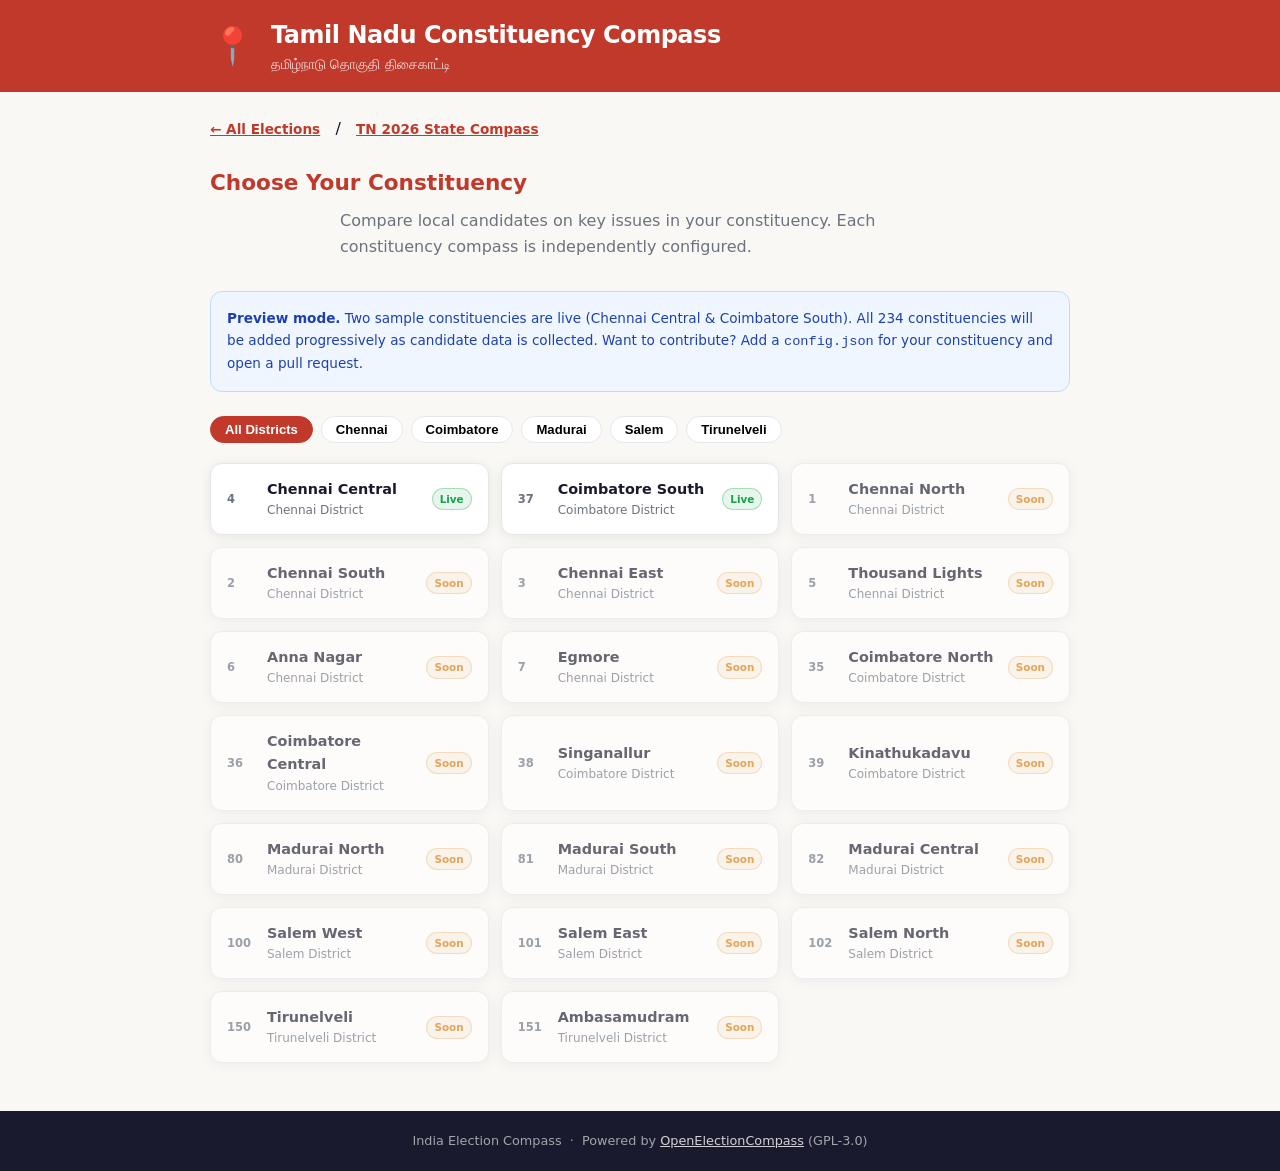
==== elections/tn/constituencies/index.html @ feb2db68 "Initial commit: India Election Compass static site" ====
<!DOCTYPE html>
<html lang="en">
<head>
  <meta charset="UTF-8" />
  <meta name="viewport" content="width=device-width, initial-scale=1.0" />
  <title>TN Constituency Compasses | India Election Compass</title>
  <link rel="icon" type="image/svg+xml" href="../../../assets/favicon.svg" />
  <link rel="stylesheet" href="../../../assets/hub.css" />
  <style>
    .filter-bar { display:flex; gap:.5rem; flex-wrap:wrap; margin-bottom:1.25rem; }
    .filter-btn {
      padding:5px 14px; border:1px solid var(--border); border-radius:999px;
      background:var(--surface); font-size:.82rem; font-weight:600; cursor:pointer;
      transition:background .15s, border-color .15s;
    }
    .filter-btn:hover { border-color:var(--primary); }
    .filter-btn.active { background:var(--primary); color:#fff; border-color:var(--primary); }
    .const-grid {
      display:grid; grid-template-columns:repeat(auto-fill,minmax(250px,1fr)); gap:.75rem;
    }
    .const-card {
      display:flex; align-items:center; gap:.75rem;
      background:var(--surface); border:1px solid var(--border); border-radius:var(--radius);
      padding:.875rem 1rem; text-decoration:none; color:var(--text);
      box-shadow:var(--shadow); transition:transform .15s,box-shadow .15s;
    }
    .const-card--live:hover { transform:translateY(-2px); box-shadow:var(--shadow-lg); border-color:var(--live); }
    .const-card--soon { opacity:.65; cursor:default; }
    .const-num { font-size:.72rem; font-weight:700; color:var(--muted); min-width:28px; }
    .const-info .const-name { font-weight:700; font-size:.9rem; }
    .const-info .const-district { font-size:.75rem; color:var(--muted); }
    .const-badge-live { font-size:.65rem; font-weight:700; color:var(--live); background:rgba(22,163,74,.1); padding:2px 7px; border-radius:999px; border:1px solid rgba(22,163,74,.3); }
    .const-badge-soon { font-size:.65rem; font-weight:700; color:var(--soon); background:rgba(217,119,6,.1); padding:2px 7px; border-radius:999px; border:1px solid rgba(217,119,6,.3); }
    .note-box { background:#eff6ff; border:1px solid #bfdbfe; border-radius:var(--radius); padding:1rem; font-size:.85rem; color:#1e40af; margin-bottom:1.5rem; }
  </style>
</head>
<body>

  <header class="site-header">
    <div class="container">
      <div class="site-logo">📍</div>
      <div>
        <h1 class="site-title">Tamil Nadu Constituency Compass</h1>
        <p class="site-tagline">தமிழ்நாடு தொகுதி திசைகாட்டி</p>
      </div>
    </div>
  </header>

  <main class="container">

    <section style="padding:1.5rem 0 .5rem">
      <a href="../../../index.html" style="font-size:.85rem; font-weight:600;">← All Elections</a>
      &nbsp; / &nbsp;
      <a href="../../../compass.html?config=elections/tn/2026-state/config.json"
         style="font-size:.85rem; font-weight:600;">TN 2026 State Compass</a>
    </section>

    <section class="hero" style="text-align:left; padding:1rem 0 1.5rem">
      <h2 style="font-size:1.35rem">Choose Your Constituency</h2>
      <p>Compare local candidates on key issues in your constituency. Each constituency compass is independently configured.</p>
    </section>

    <div class="note-box">
      <strong>Preview mode.</strong> Two sample constituencies are live (Chennai Central &amp; Coimbatore South).
      All 234 constituencies will be added progressively as candidate data is collected.
      Want to contribute? Add a <code>config.json</code> for your constituency and open a pull request.
    </div>

    <!-- Filter bar (JS powered) -->
    <div class="filter-bar" id="filter-bar">
      <button class="filter-btn active" data-district="all">All Districts</button>
      <button class="filter-btn" data-district="chennai">Chennai</button>
      <button class="filter-btn" data-district="coimbatore">Coimbatore</button>
      <button class="filter-btn" data-district="madurai">Madurai</button>
      <button class="filter-btn" data-district="salem">Salem</button>
      <button class="filter-btn" data-district="tirunelveli">Tirunelveli</button>
    </div>

    <div class="const-grid" id="const-grid">

      <!-- Live sample: Chennai Central -->
      <a class="const-card const-card--live"
         data-district="chennai"
         href="../../../compass.html?config=elections/tn/constituencies/chennai-central/config.json">
        <span class="const-num">4</span>
        <div class="const-info">
          <div class="const-name">Chennai Central</div>
          <div class="const-district">Chennai District</div>
        </div>
        <span class="const-badge-live" style="margin-left:auto">Live</span>
      </a>

      <!-- Live sample: Coimbatore South -->
      <a class="const-card const-card--live"
         data-district="coimbatore"
         href="../../../compass.html?config=elections/tn/constituencies/coimbatore-south/config.json">
        <span class="const-num">37</span>
        <div class="const-info">
          <div class="const-name">Coimbatore South</div>
          <div class="const-district">Coimbatore District</div>
        </div>
        <span class="const-badge-live" style="margin-left:auto">Live</span>
      </a>

      <!-- Remaining 232 as Coming Soon placeholders (representative sample) -->
      <script>
        var comingSoon = [
          [1,"Chennai North","chennai"],[2,"Chennai South","chennai"],[3,"Chennai East","chennai"],
          [5,"Thousand Lights","chennai"],[6,"Anna Nagar","chennai"],[7,"Egmore","chennai"],
          [35,"Coimbatore North","coimbatore"],[36,"Coimbatore Central","coimbatore"],
          [38,"Singanallur","coimbatore"],[39,"Kinathukadavu","coimbatore"],
          [80,"Madurai North","madurai"],[81,"Madurai South","madurai"],[82,"Madurai Central","madurai"],
          [100,"Salem West","salem"],[101,"Salem East","salem"],[102,"Salem North","salem"],
          [150,"Tirunelveli","tirunelveli"],[151,"Ambasamudram","tirunelveli"]
        ];
        var grid = document.getElementById('const-grid');
        comingSoon.forEach(function(c) {
          var el = document.createElement('div');
          el.className = 'const-card const-card--soon';
          el.setAttribute('data-district', c[2]);
          el.innerHTML =
            '<span class="const-num">' + c[0] + '</span>' +
            '<div class="const-info"><div class="const-name">' + c[1] + '</div>' +
            '<div class="const-district">' + c[2].charAt(0).toUpperCase()+c[2].slice(1) + ' District</div></div>' +
            '<span class="const-badge-soon" style="margin-left:auto">Soon</span>';
          grid.appendChild(el);
        });
      </script>
    </div>

  </main>

  <footer class="site-footer">
    <div class="container">
      <p>India Election Compass &nbsp;·&nbsp; Powered by <a href="https://open-election-compass.com" target="_blank" rel="noopener">OpenElectionCompass</a> (GPL-3.0)</p>
    </div>
  </footer>

  <script>
    // District filter
    document.getElementById('filter-bar').addEventListener('click', function(e) {
      var btn = e.target.closest('.filter-btn');
      if (!btn) return;
      document.querySelectorAll('.filter-btn').forEach(function(b){ b.classList.remove('active'); });
      btn.classList.add('active');
      var district = btn.getAttribute('data-district');
      document.querySelectorAll('#const-grid [data-district]').forEach(function(card) {
        card.style.display = (district === 'all' || card.getAttribute('data-district') === district) ? '' : 'none';
      });
    });
  </script>

</body>
</html>
---- assets/hub.css ----
/* ─── Reset ─────────────────────────────────────────────────── */
*, *::before, *::after { box-sizing: border-box; margin: 0; padding: 0; }

:root {
  --primary:     #c0392b;
  --primary-dk:  #96281b;
  --accent:      #e67e22;
  --bg:          #faf8f4;
  --surface:     #ffffff;
  --border:      #e5e7eb;
  --text:        #1a1a2e;
  --muted:       #6b7280;
  --live:        #16a34a;
  --soon:        #d97706;
  --radius:      12px;
  --shadow:      0 2px 12px rgba(0,0,0,.08);
  --shadow-lg:   0 6px 30px rgba(0,0,0,.13);
}

body {
  font-family: 'Segoe UI', 'Noto Sans Tamil', system-ui, sans-serif;
  background: var(--bg);
  color: var(--text);
  line-height: 1.6;
}

a { color: var(--primary); }
a:hover { color: var(--primary-dk); }

.container {
  max-width: 900px;
  margin: 0 auto;
  padding: 0 1.25rem;
}

/* ─── Header ─────────────────────────────────────────────────── */
.site-header {
  background: var(--primary);
  color: #fff;
  padding: 1rem 0;
}

.site-header .container {
  display: flex;
  align-items: center;
  gap: 1rem;
}

.site-logo { font-size: 2.25rem; }

.site-title {
  font-size: 1.5rem;
  font-weight: 800;
  letter-spacing: -.02em;
  color: #fff;
}

.site-tagline {
  font-size: 0.85rem;
  opacity: .82;
  color: #fff;
}

/* ─── Hero ───────────────────────────────────────────────────── */
.hero {
  padding: 2.5rem 0 1.5rem;
  text-align: center;
}

.hero h2 {
  font-size: 2rem;
  font-weight: 800;
  color: var(--primary);
  margin-bottom: .5rem;
}

.hero p {
  color: var(--muted);
  max-width: 600px;
  margin: 0 auto .5rem;
}

.hero-ta {
  font-size: .875rem;
  color: var(--muted);
}

/* ─── State Sections ─────────────────────────────────────────── */
.state-section {
  margin: 2rem 0;
}

.state-heading {
  font-size: 1.1rem;
  font-weight: 700;
  color: var(--text);
  margin-bottom: 1rem;
  display: flex;
  align-items: center;
  gap: .5rem;
  border-bottom: 2px solid var(--border);
  padding-bottom: .5rem;
}

/* ─── Compass Cards ──────────────────────────────────────────── */
.compass-grid {
  display: grid;
  grid-template-columns: repeat(auto-fit, minmax(280px, 1fr));
  gap: 1rem;
}

.compass-card {
  display: flex;
  flex-direction: column;
  gap: .5rem;
  background: var(--surface);
  border: 2px solid var(--border);
  border-radius: var(--radius);
  padding: 1.5rem;
  text-decoration: none;
  color: var(--text);
  position: relative;
  box-shadow: var(--shadow);
  transition: transform .18s ease, box-shadow .18s ease, border-color .18s ease;
}

.compass-card--live {
  border-color: var(--live);
}

.compass-card--live:hover {
  transform: translateY(-3px);
  box-shadow: var(--shadow-lg);
  border-color: var(--primary);
}

.compass-card--soon {
  opacity: .75;
  cursor: default;
}

.compass-card--soon:hover {
  transform: none;
  box-shadow: var(--shadow);
}

.card-badge {
  position: absolute;
  top: 1rem;
  right: 1rem;
  font-size: .7rem;
  font-weight: 700;
  letter-spacing: .06em;
  text-transform: uppercase;
  padding: 3px 10px;
  border-radius: 999px;
}

.card-badge--live {
  background: rgba(22,163,74,.12);
  color: var(--live);
  border: 1px solid rgba(22,163,74,.3);
}

.card-badge--soon {
  background: rgba(217,119,6,.12);
  color: var(--soon);
  border: 1px solid rgba(217,119,6,.3);
}

.card-icon { font-size: 2rem; }

.card-title {
  font-size: 1.15rem;
  font-weight: 700;
  color: var(--text);
}

.card-title-ta {
  font-size: .82rem;
  color: var(--muted);
}

.card-desc {
  font-size: .85rem;
  color: var(--muted);
}

.card-parties {
  display: flex;
  flex-wrap: wrap;
  gap: 6px;
  margin: .25rem 0;
}

.party-tag {
  font-size: .75rem;
  font-weight: 700;
  background: rgba(0,0,0,.04);
  padding: 2px 8px;
  border-radius: 999px;
  border: 1px solid currentColor;
}

.card-cta {
  margin-top: auto;
  font-size: .875rem;
  font-weight: 700;
  color: var(--primary);
}

.soon-label { color: var(--soon); }

/* ─── Roadmap ────────────────────────────────────────────────── */
.roadmap-section { margin-top: 2.5rem; }

.roadmap-note {
  font-size: .875rem;
  color: var(--muted);
  margin-bottom: 1rem;
}

.roadmap-grid {
  display: grid;
  grid-template-columns: repeat(auto-fill, minmax(220px, 1fr));
  gap: .75rem;
}

.roadmap-card {
  display: flex;
  justify-content: space-between;
  align-items: center;
  background: var(--surface);
  border: 1px solid var(--border);
  border-radius: var(--radius);
  padding: .75rem 1rem;
  font-size: .85rem;
}

.roadmap-state { font-weight: 600; }

.roadmap-status {
  font-size: .72rem;
  font-weight: 700;
  color: var(--muted);
  background: var(--border);
  padding: 2px 8px;
  border-radius: 999px;
}

/* ─── How It Works ───────────────────────────────────────────── */
.how-section {
  margin: 2.5rem 0 2rem;
  padding: 1.5rem;
  background: var(--surface);
  border: 1px solid var(--border);
  border-radius: var(--radius);
}

.how-section h3 {
  font-size: 1rem;
  font-weight: 700;
  margin-bottom: 1rem;
  color: var(--primary);
}

.steps-grid {
  display: grid;
  grid-template-columns: repeat(auto-fit, minmax(180px, 1fr));
  gap: 1rem;
  margin-bottom: 1rem;
}

.step {
  display: flex;
  gap: .75rem;
  align-items: flex-start;
}

.step-num {
  width: 28px;
  height: 28px;
  min-width: 28px;
  background: var(--primary);
  color: #fff;
  border-radius: 50%;
  display: flex;
  align-items: center;
  justify-content: center;
  font-size: .8rem;
  font-weight: 800;
}

.step p { font-size: .875rem; color: var(--muted); }

.disclaimer {
  font-size: .75rem;
  color: var(--muted);
  font-style: italic;
  border-top: 1px solid var(--border);
  padding-top: .75rem;
}

/* ─── Footer ─────────────────────────────────────────────────── */
.site-footer {
  background: var(--text);
  color: rgba(255,255,255,.6);
  text-align: center;
  padding: 1.25rem 0;
  font-size: .8rem;
  margin-top: 3rem;
}

.site-footer a { color: rgba(255,255,255,.8); }

/* ─── Responsive ─────────────────────────────────────────────── */
@media (max-width: 480px) {
  .hero h2 { font-size: 1.5rem; }
  .compass-grid { grid-template-columns: 1fr; }
}
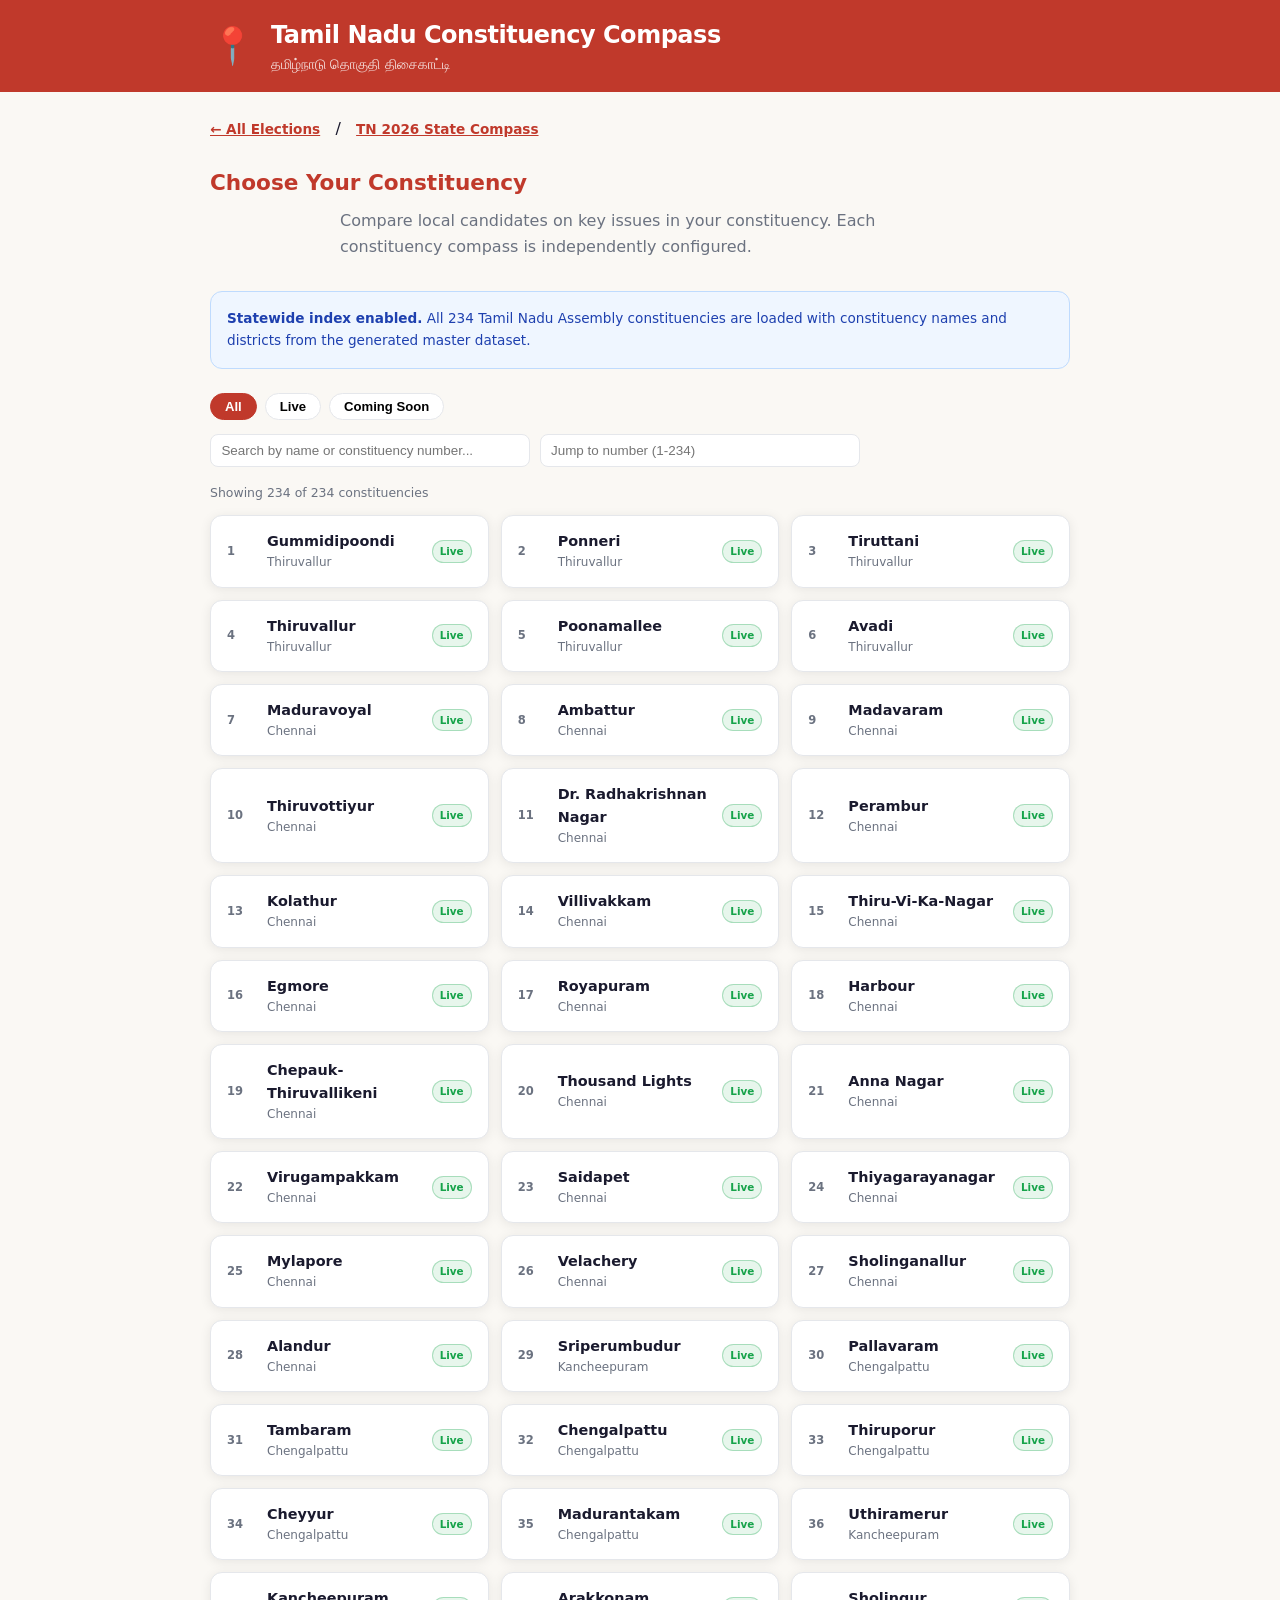
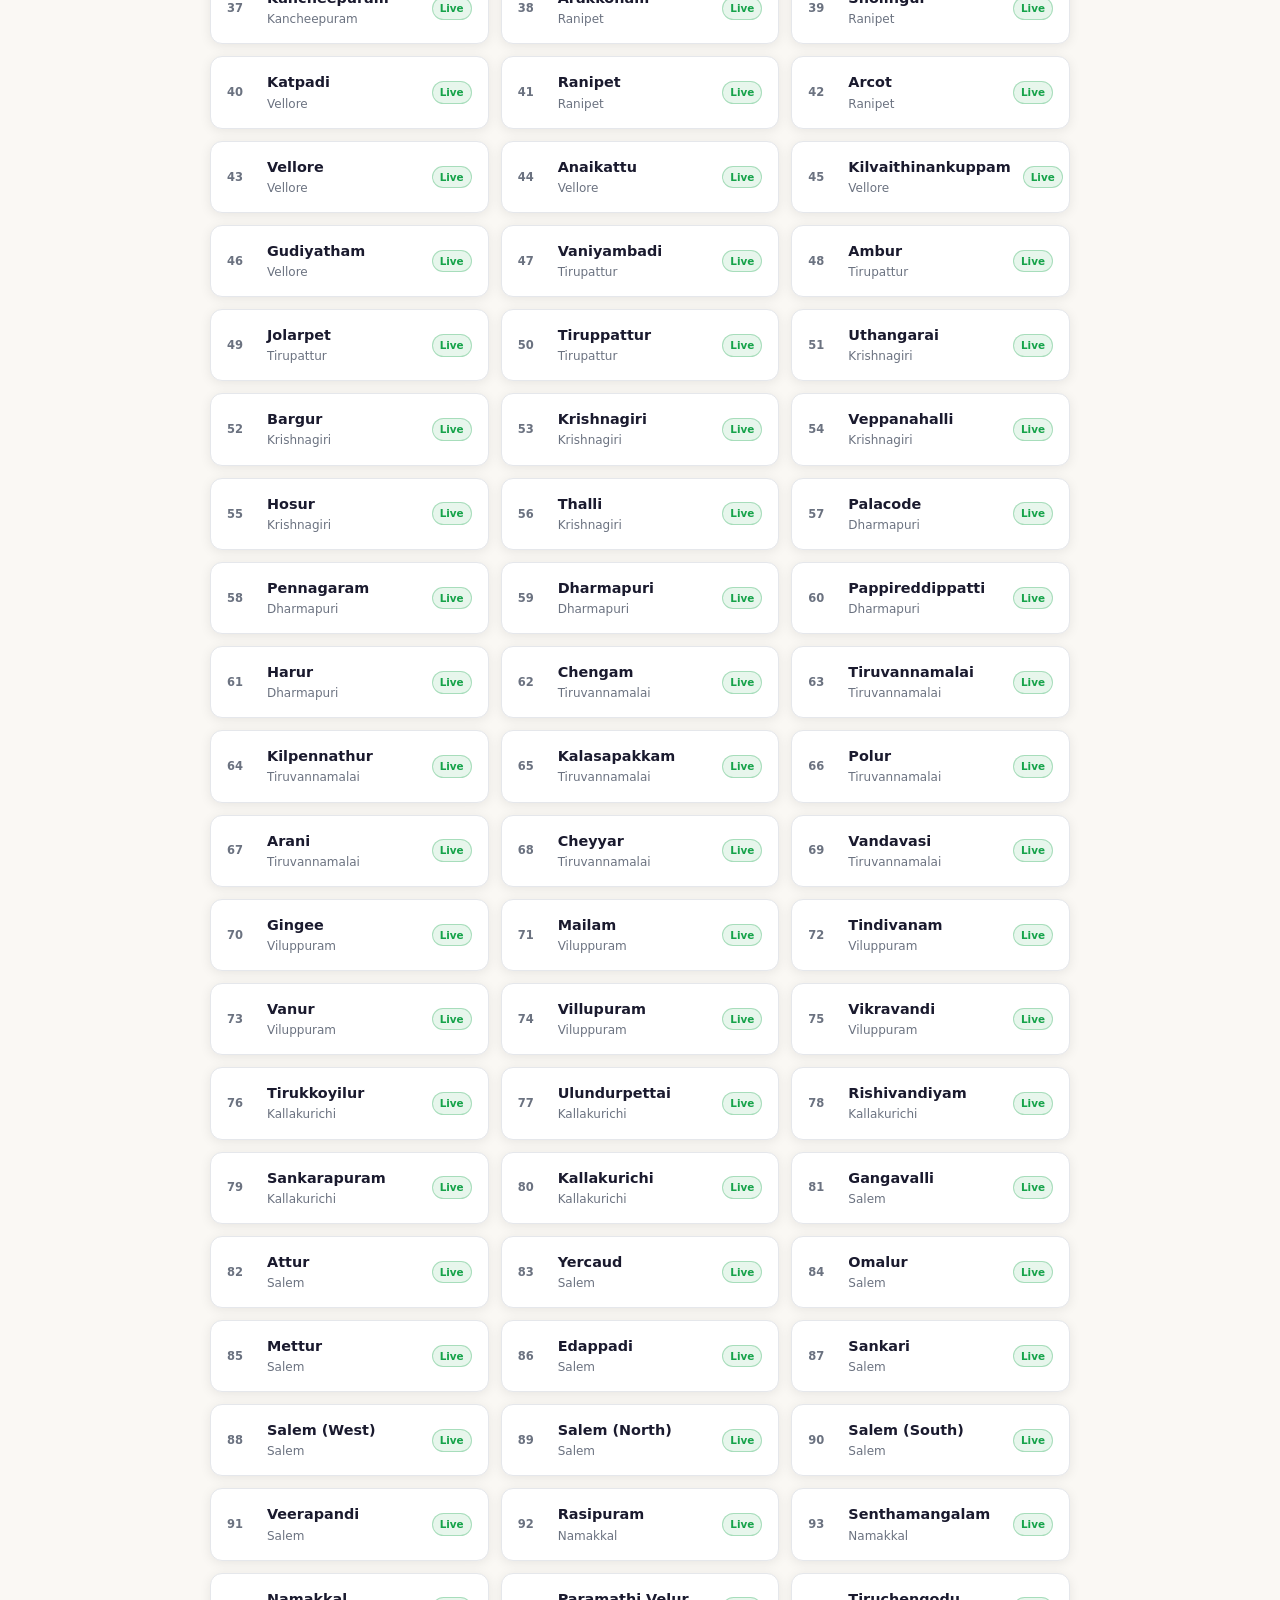
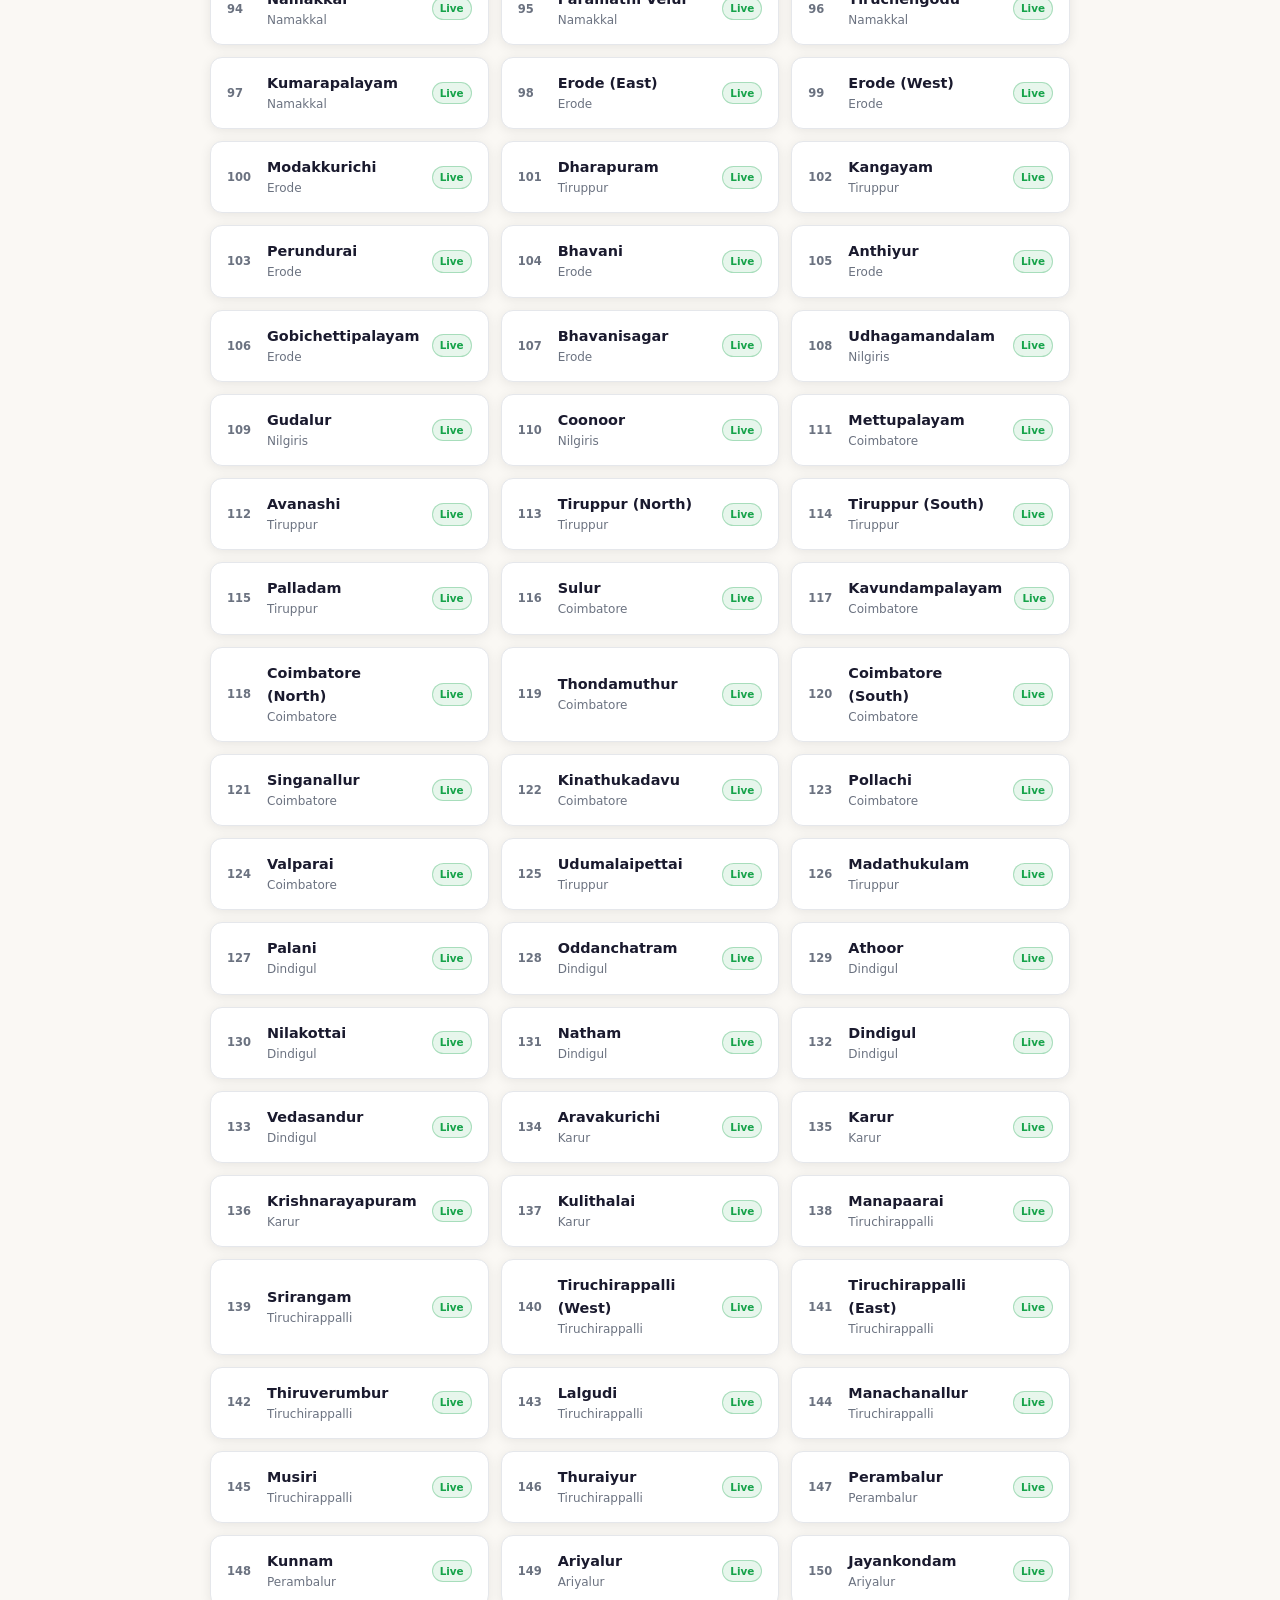
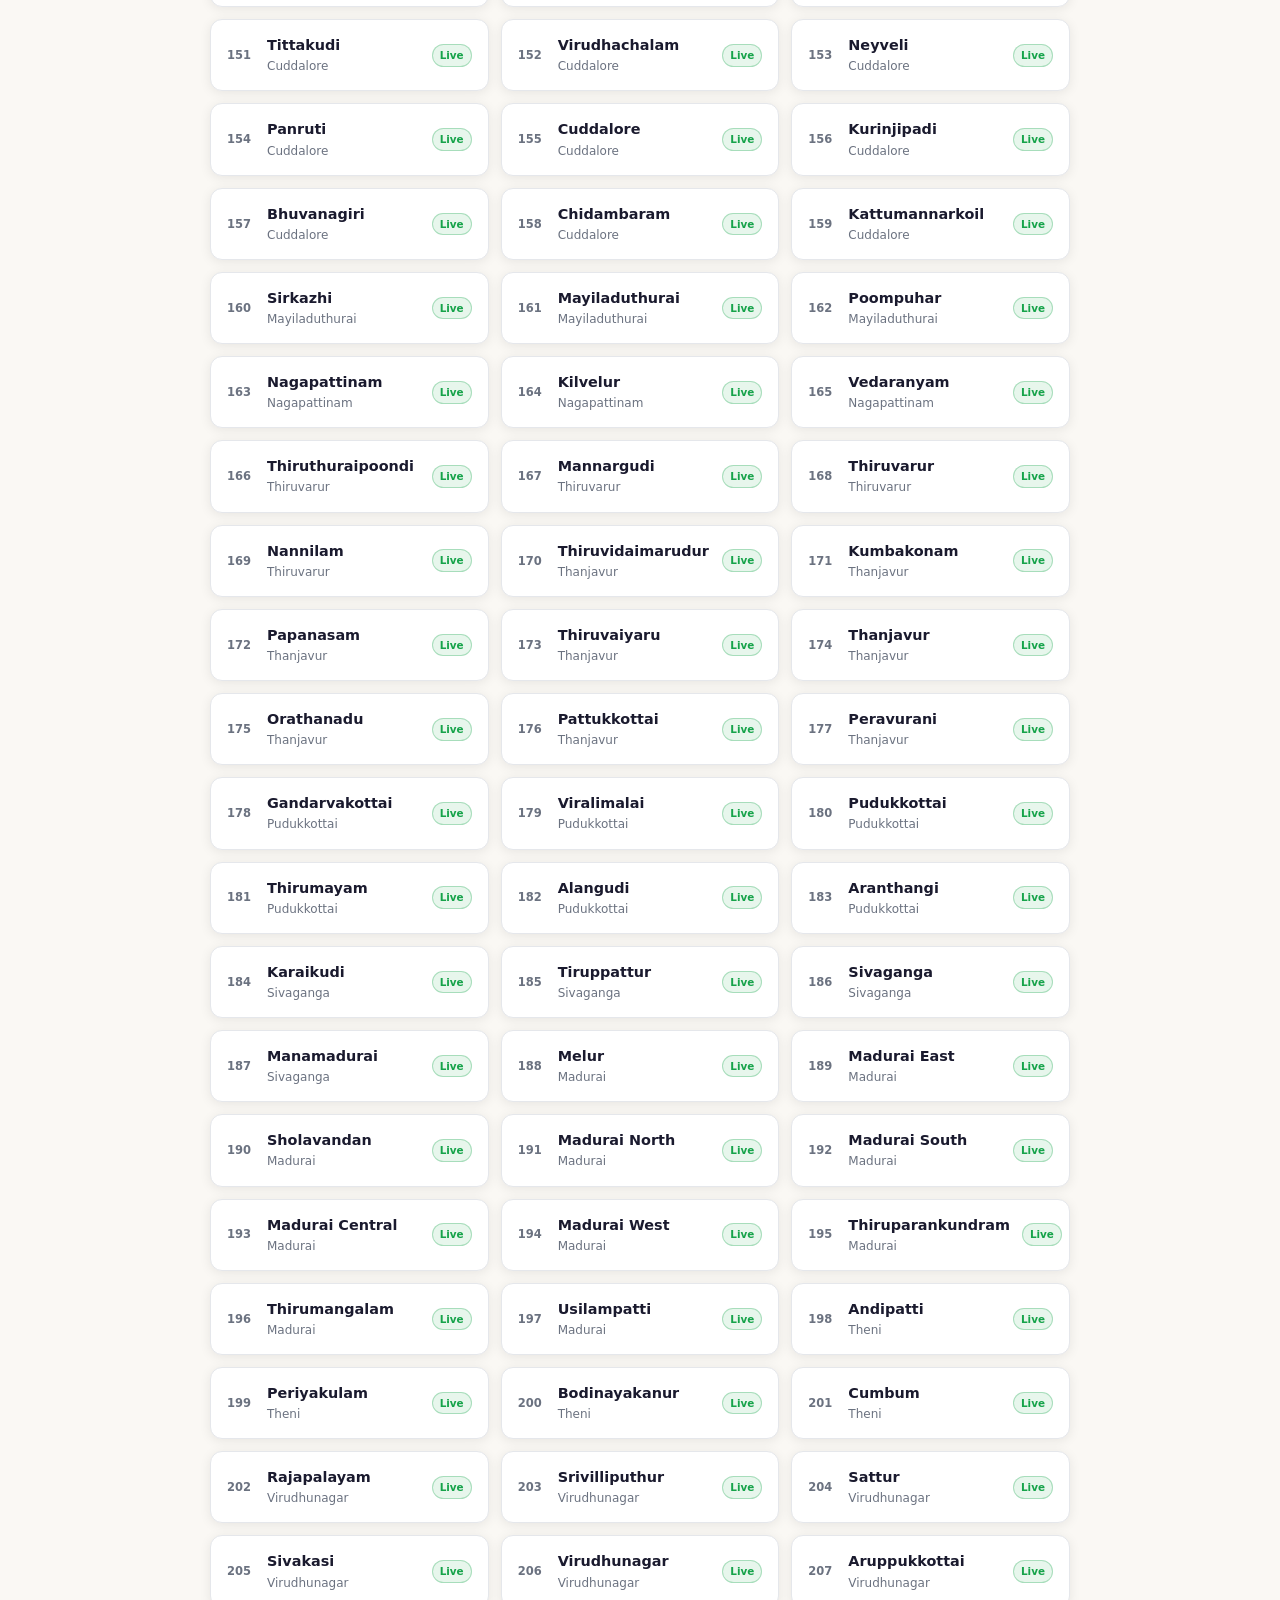
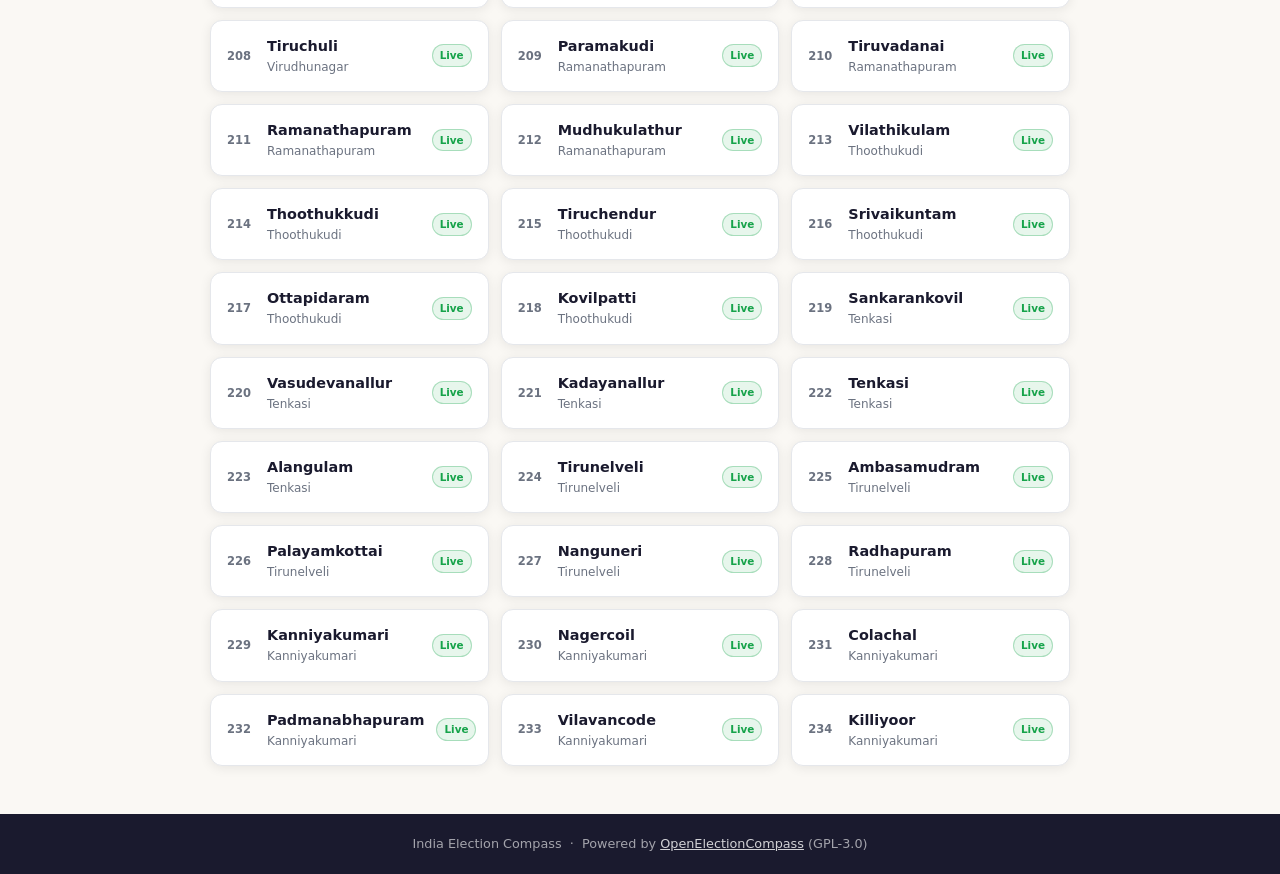
==== commit e11a5959: "Add all TN constituency configs and profile-aware placeholder content" ====
--- a/elections/tn/constituencies/index.html
+++ b/elections/tn/constituencies/index.html
@@ -7,7 +7,7 @@
   <link rel="icon" type="image/svg+xml" href="../../../assets/favicon.svg" />
   <link rel="stylesheet" href="../../../assets/hub.css" />
   <style>
-    .filter-bar { display:flex; gap:.5rem; flex-wrap:wrap; margin-bottom:1.25rem; }
+    .filter-bar { display:flex; gap:.5rem; flex-wrap:wrap; margin-bottom:.9rem; }
     .filter-btn {
       padding:5px 14px; border:1px solid var(--border); border-radius:999px;
       background:var(--surface); font-size:.82rem; font-weight:600; cursor:pointer;
@@ -32,6 +32,17 @@
     .const-badge-live { font-size:.65rem; font-weight:700; color:var(--live); background:rgba(22,163,74,.1); padding:2px 7px; border-radius:999px; border:1px solid rgba(22,163,74,.3); }
     .const-badge-soon { font-size:.65rem; font-weight:700; color:var(--soon); background:rgba(217,119,6,.1); padding:2px 7px; border-radius:999px; border:1px solid rgba(217,119,6,.3); }
     .note-box { background:#eff6ff; border:1px solid #bfdbfe; border-radius:var(--radius); padding:1rem; font-size:.85rem; color:#1e40af; margin-bottom:1.5rem; }
+    .tool-row { display:flex; gap:.6rem; flex-wrap:wrap; margin-bottom:1rem; }
+    .tool-input {
+      min-width:210px; max-width:320px; width:100%;
+      border:1px solid var(--border); border-radius:8px; padding:.5rem .65rem;
+      font-size:.84rem; background:#fff;
+    }
+    .result-meta { font-size:.78rem; color:var(--muted); margin-bottom:.75rem; }
+    @media (max-width: 560px) {
+      .tool-input { max-width:none; }
+      .const-grid { grid-template-columns:1fr; }
+    }
   </style>
 </head>
 <body>
@@ -61,71 +72,25 @@
     </section>
 
     <div class="note-box">
-      <strong>Preview mode.</strong> Two sample constituencies are live (Chennai Central &amp; Coimbatore South).
-      All 234 constituencies will be added progressively as candidate data is collected.
-      Want to contribute? Add a <code>config.json</code> for your constituency and open a pull request.
+      <strong>Statewide index enabled.</strong> All 234 Tamil Nadu Assembly constituencies are loaded with
+      constituency names and districts from the generated master dataset.
     </div>
 
-    <!-- Filter bar (JS powered) -->
+    <!-- Filters and tools (JS powered) -->
     <div class="filter-bar" id="filter-bar">
-      <button class="filter-btn active" data-district="all">All Districts</button>
-      <button class="filter-btn" data-district="chennai">Chennai</button>
-      <button class="filter-btn" data-district="coimbatore">Coimbatore</button>
-      <button class="filter-btn" data-district="madurai">Madurai</button>
-      <button class="filter-btn" data-district="salem">Salem</button>
-      <button class="filter-btn" data-district="tirunelveli">Tirunelveli</button>
+      <button class="filter-btn active" data-status="all">All</button>
+      <button class="filter-btn" data-status="live">Live</button>
+      <button class="filter-btn" data-status="soon">Coming Soon</button>
     </div>
 
+    <div class="tool-row">
+      <input id="search-input" class="tool-input" type="text" placeholder="Search by name or constituency number..." />
+      <input id="jump-input" class="tool-input" type="number" min="1" max="234" placeholder="Jump to number (1-234)" />
+    </div>
+
+    <div class="result-meta" id="result-meta">Loading constituencies...</div>
+
     <div class="const-grid" id="const-grid">
-
-      <!-- Live sample: Chennai Central -->
-      <a class="const-card const-card--live"
-         data-district="chennai"
-         href="../../../compass.html?config=elections/tn/constituencies/chennai-central/config.json">
-        <span class="const-num">4</span>
-        <div class="const-info">
-          <div class="const-name">Chennai Central</div>
-          <div class="const-district">Chennai District</div>
-        </div>
-        <span class="const-badge-live" style="margin-left:auto">Live</span>
-      </a>
-
-      <!-- Live sample: Coimbatore South -->
-      <a class="const-card const-card--live"
-         data-district="coimbatore"
-         href="../../../compass.html?config=elections/tn/constituencies/coimbatore-south/config.json">
-        <span class="const-num">37</span>
-        <div class="const-info">
-          <div class="const-name">Coimbatore South</div>
-          <div class="const-district">Coimbatore District</div>
-        </div>
-        <span class="const-badge-live" style="margin-left:auto">Live</span>
-      </a>
-
-      <!-- Remaining 232 as Coming Soon placeholders (representative sample) -->
-      <script>
-        var comingSoon = [
-          [1,"Chennai North","chennai"],[2,"Chennai South","chennai"],[3,"Chennai East","chennai"],
-          [5,"Thousand Lights","chennai"],[6,"Anna Nagar","chennai"],[7,"Egmore","chennai"],
-          [35,"Coimbatore North","coimbatore"],[36,"Coimbatore Central","coimbatore"],
-          [38,"Singanallur","coimbatore"],[39,"Kinathukadavu","coimbatore"],
-          [80,"Madurai North","madurai"],[81,"Madurai South","madurai"],[82,"Madurai Central","madurai"],
-          [100,"Salem West","salem"],[101,"Salem East","salem"],[102,"Salem North","salem"],
-          [150,"Tirunelveli","tirunelveli"],[151,"Ambasamudram","tirunelveli"]
-        ];
-        var grid = document.getElementById('const-grid');
-        comingSoon.forEach(function(c) {
-          var el = document.createElement('div');
-          el.className = 'const-card const-card--soon';
-          el.setAttribute('data-district', c[2]);
-          el.innerHTML =
-            '<span class="const-num">' + c[0] + '</span>' +
-            '<div class="const-info"><div class="const-name">' + c[1] + '</div>' +
-            '<div class="const-district">' + c[2].charAt(0).toUpperCase()+c[2].slice(1) + ' District</div></div>' +
-            '<span class="const-badge-soon" style="margin-left:auto">Soon</span>';
-          grid.appendChild(el);
-        });
-      </script>
     </div>
 
   </main>
@@ -137,17 +102,86 @@
   </footer>
 
   <script>
-    // District filter
-    document.getElementById('filter-bar').addEventListener('click', function(e) {
-      var btn = e.target.closest('.filter-btn');
-      if (!btn) return;
-      document.querySelectorAll('.filter-btn').forEach(function(b){ b.classList.remove('active'); });
-      btn.classList.add('active');
-      var district = btn.getAttribute('data-district');
-      document.querySelectorAll('#const-grid [data-district]').forEach(function(card) {
-        card.style.display = (district === 'all' || card.getAttribute('data-district') === district) ? '' : 'none';
+    (function () {
+      var list = [];
+
+      var grid = document.getElementById('const-grid');
+      var searchInput = document.getElementById('search-input');
+      var jumpInput = document.getElementById('jump-input');
+      var meta = document.getElementById('result-meta');
+      var activeStatus = 'all';
+
+      function cardHtml (item) {
+        var core =
+          '<span class="const-num">' + item.no + '</span>' +
+          '<div class="const-info">' +
+            '<div class="const-name">' + item.name + '</div>' +
+            '<div class="const-district">' + item.district + '</div>' +
+          '</div>' +
+          (item.status === 'live'
+            ? '<span class="const-badge-live" style="margin-left:auto">Live</span>'
+            : '<span class="const-badge-soon" style="margin-left:auto">Soon</span>');
+
+        if (item.status === 'live') {
+          return '<a class="const-card const-card--live" data-no="' + item.no + '" data-status="live" href="' + item.href + '">' + core + '</a>';
+        }
+        return '<div class="const-card const-card--soon" data-no="' + item.no + '" data-status="soon">' + core + '</div>';
+      }
+
+      function render () {
+        var q = (searchInput.value || '').toLowerCase().trim();
+        var filtered = list.filter(function (item) {
+          var statusOk = activeStatus === 'all' || item.status === activeStatus;
+          var textOk = !q || String(item.no).indexOf(q) >= 0 || item.name.toLowerCase().indexOf(q) >= 0 || item.district.toLowerCase().indexOf(q) >= 0;
+          return statusOk && textOk;
+        });
+
+        grid.innerHTML = filtered.map(cardHtml).join('');
+        meta.textContent = 'Showing ' + filtered.length + ' of ' + list.length + ' constituencies';
+      }
+
+      document.getElementById('filter-bar').addEventListener('click', function (e) {
+        var btn = e.target.closest('.filter-btn');
+        if (!btn) return;
+        document.querySelectorAll('.filter-btn').forEach(function (b) { b.classList.remove('active'); });
+        btn.classList.add('active');
+        activeStatus = btn.getAttribute('data-status') || 'all';
+        render();
       });
-    });
+
+      searchInput.addEventListener('input', render);
+      jumpInput.addEventListener('change', function () {
+        var n = parseInt(jumpInput.value, 10);
+        if (isNaN(n) || n < 1 || n > 234) return;
+        searchInput.value = String(n);
+        render();
+        var target = grid.querySelector('[data-no="' + n + '"]');
+        if (target) target.scrollIntoView({ behavior: 'smooth', block: 'center' });
+      });
+
+      fetch('constituencies.json')
+        .then(function (res) {
+          if (!res.ok) throw new Error('Failed to load constituencies');
+          return res.json();
+        })
+        .then(function (data) {
+          var rows = (data && data.constituencies) || [];
+          list = rows.map(function (row) {
+            return {
+              no: row.no,
+              name: row.name,
+              district: row.district,
+              status: 'live',
+              href: '../../../compass.html?config=elections/tn/constituencies/' + row.slug + '/config.json'
+            };
+          });
+          render();
+        })
+        .catch(function () {
+          meta.textContent = 'Unable to load constituency metadata.';
+          grid.innerHTML = '';
+        });
+    }());
   </script>
 
 </body>
--- a/assets/hub.css
+++ b/assets/hub.css
@@ -301,6 +301,45 @@
   padding-top: .75rem;
 }
 
+/* ─── Transparency ─────────────────────────────────────────── */
+.transparency-section {
+  margin: 0 0 2rem;
+  padding: 1.25rem;
+  background: #fff7ed;
+  border: 1px solid #fed7aa;
+  border-left: 4px solid var(--accent);
+  border-radius: var(--radius);
+}
+
+.transparency-section h3 {
+  font-size: 1rem;
+  font-weight: 700;
+  color: #9a3412;
+  margin-bottom: .5rem;
+}
+
+.transparency-section p {
+  font-size: .88rem;
+  color: #7c2d12;
+  margin-bottom: .55rem;
+}
+
+.transparency-note {
+  margin-bottom: 0;
+  font-size: .82rem;
+}
+
+.compat-list {
+  margin: 0 0 .8rem 1rem;
+  padding-left: .6rem;
+}
+
+.compat-list li {
+  margin-bottom: .3rem;
+  font-size: .86rem;
+  color: var(--muted);
+}
+
 /* ─── Footer ─────────────────────────────────────────────────── */
 .site-footer {
   background: var(--text);
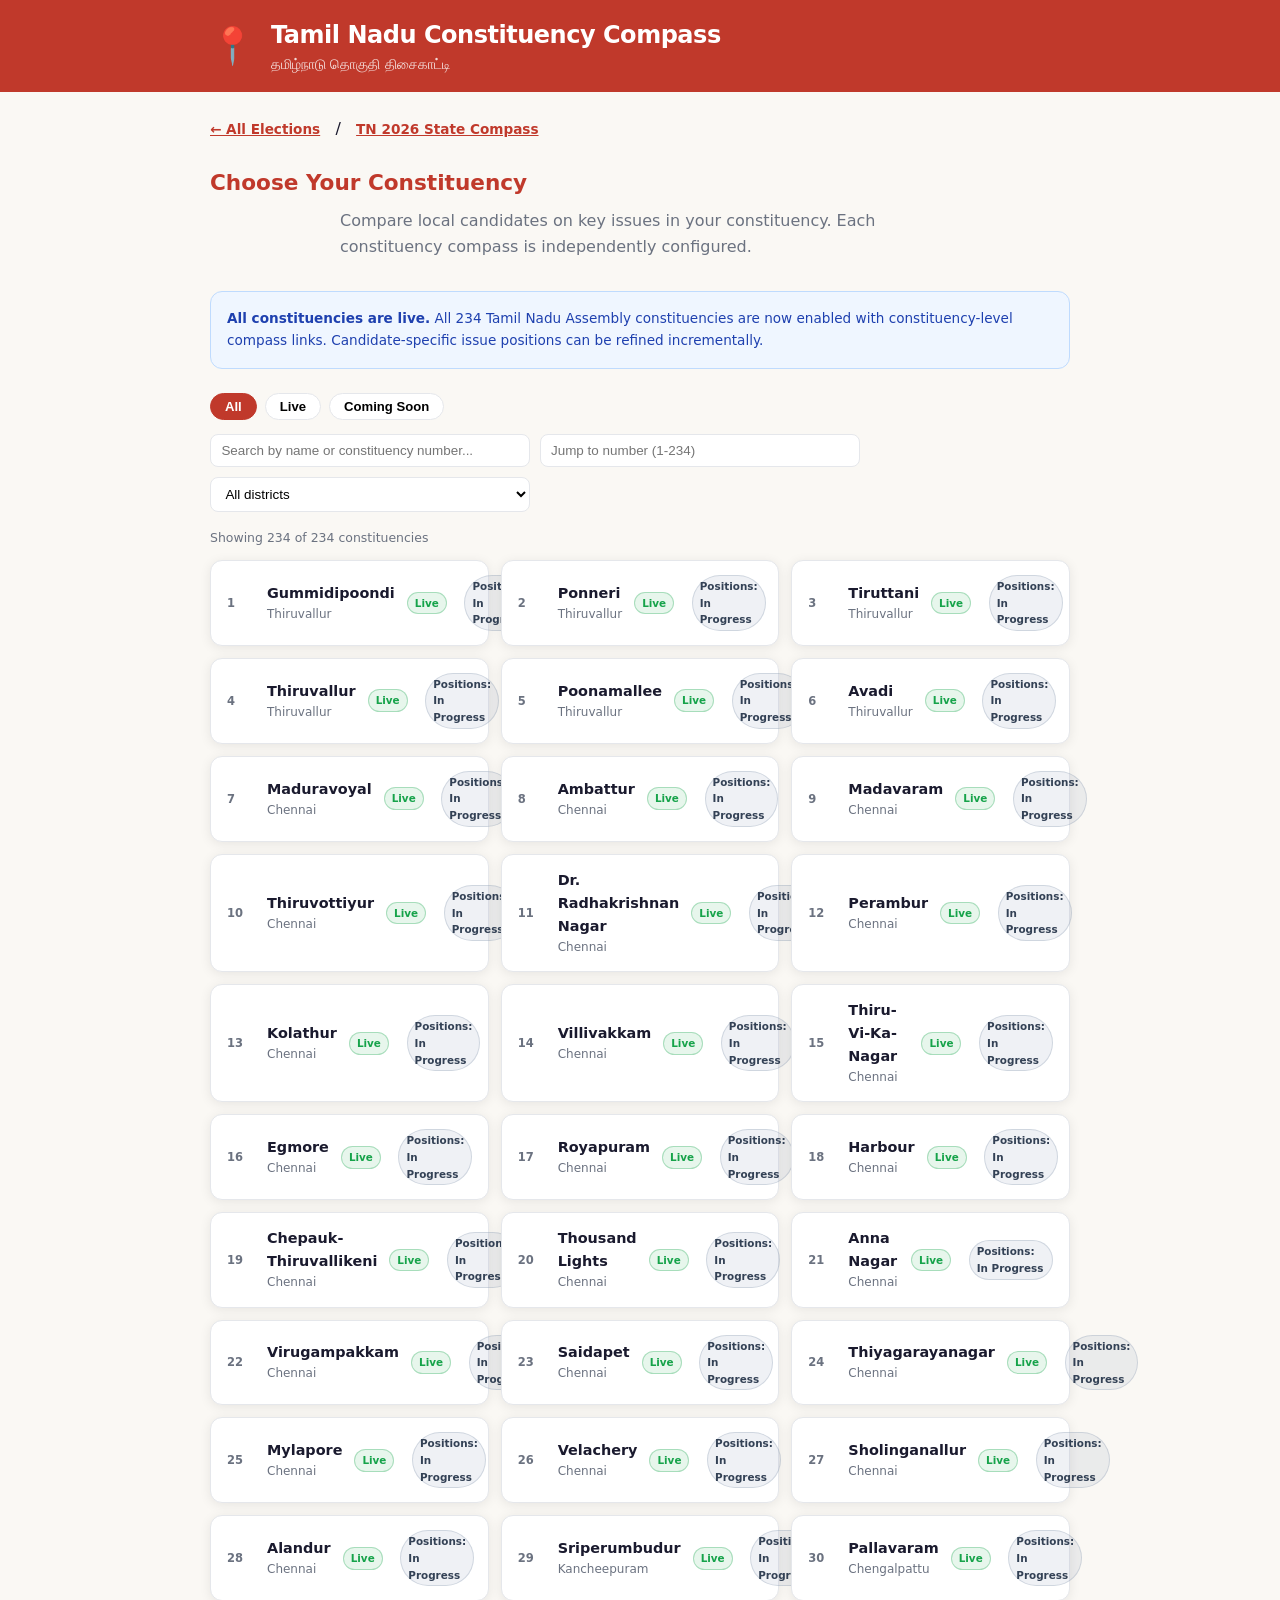
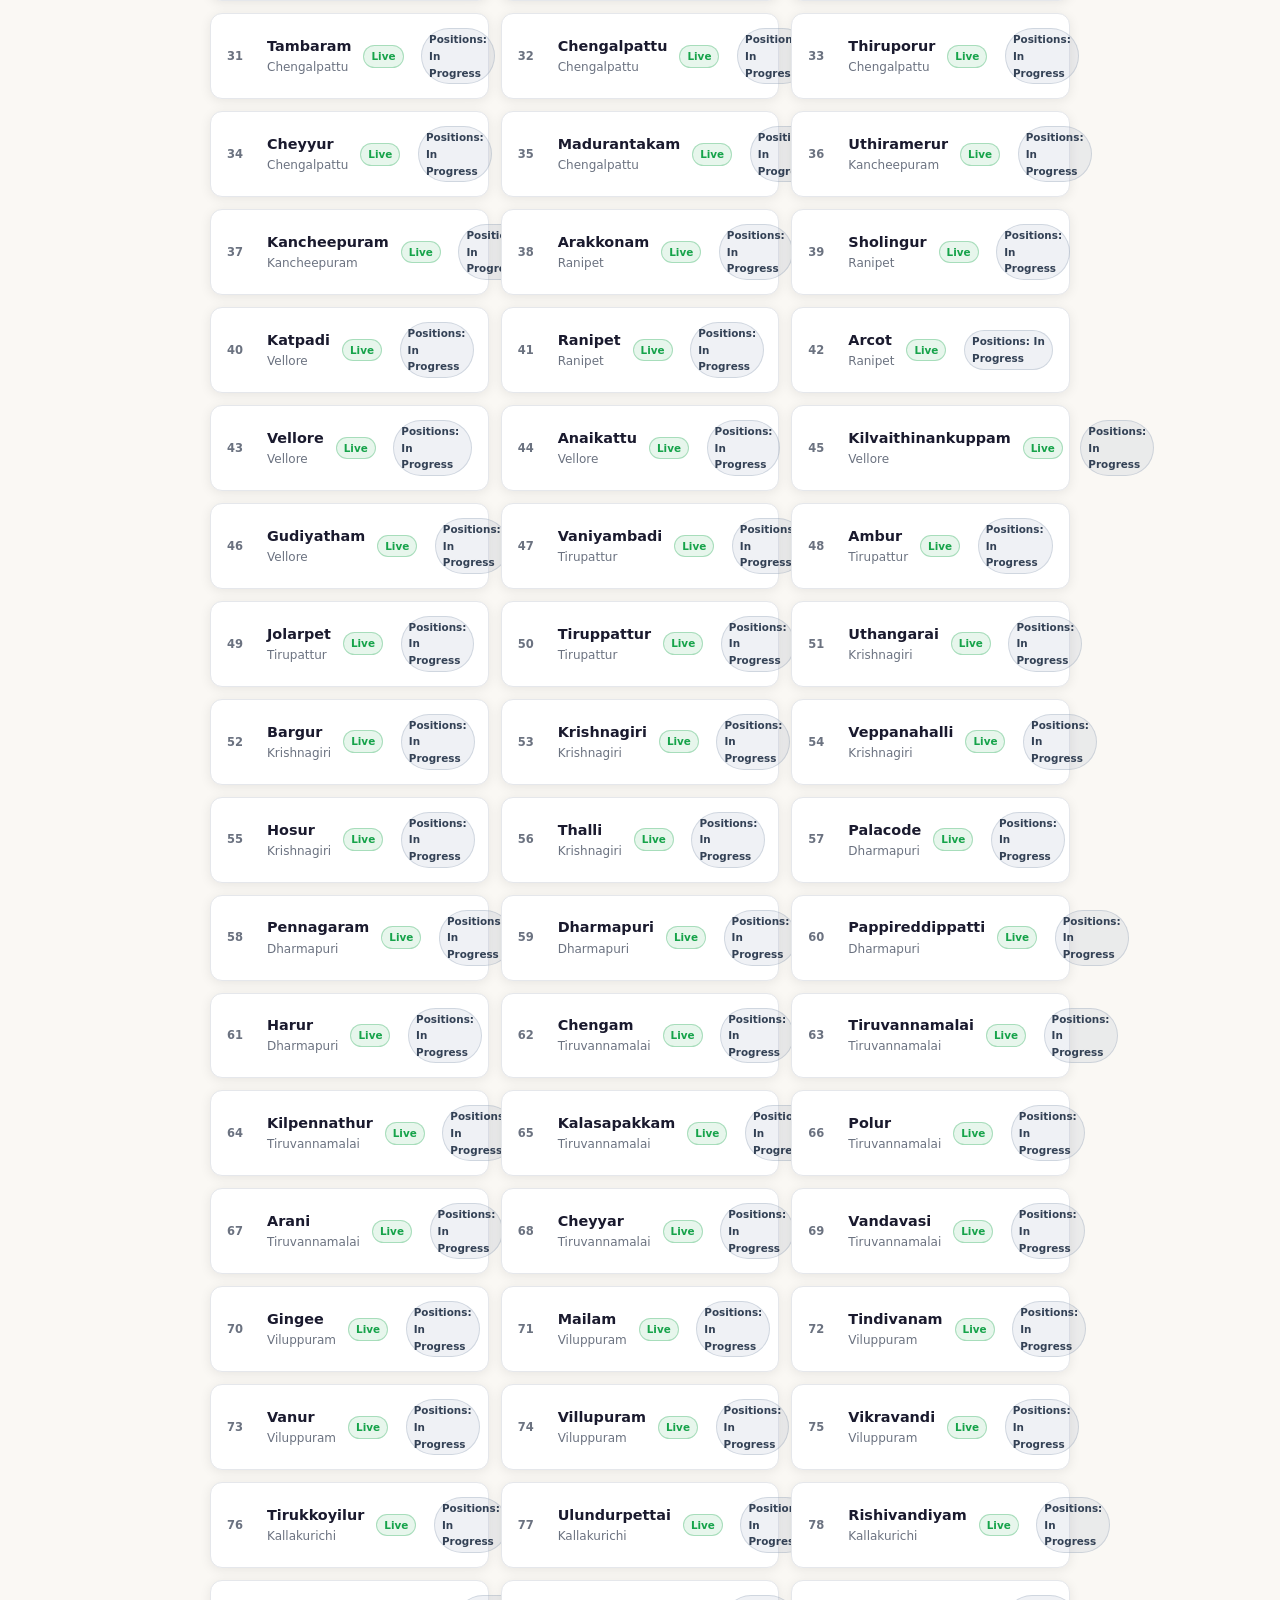
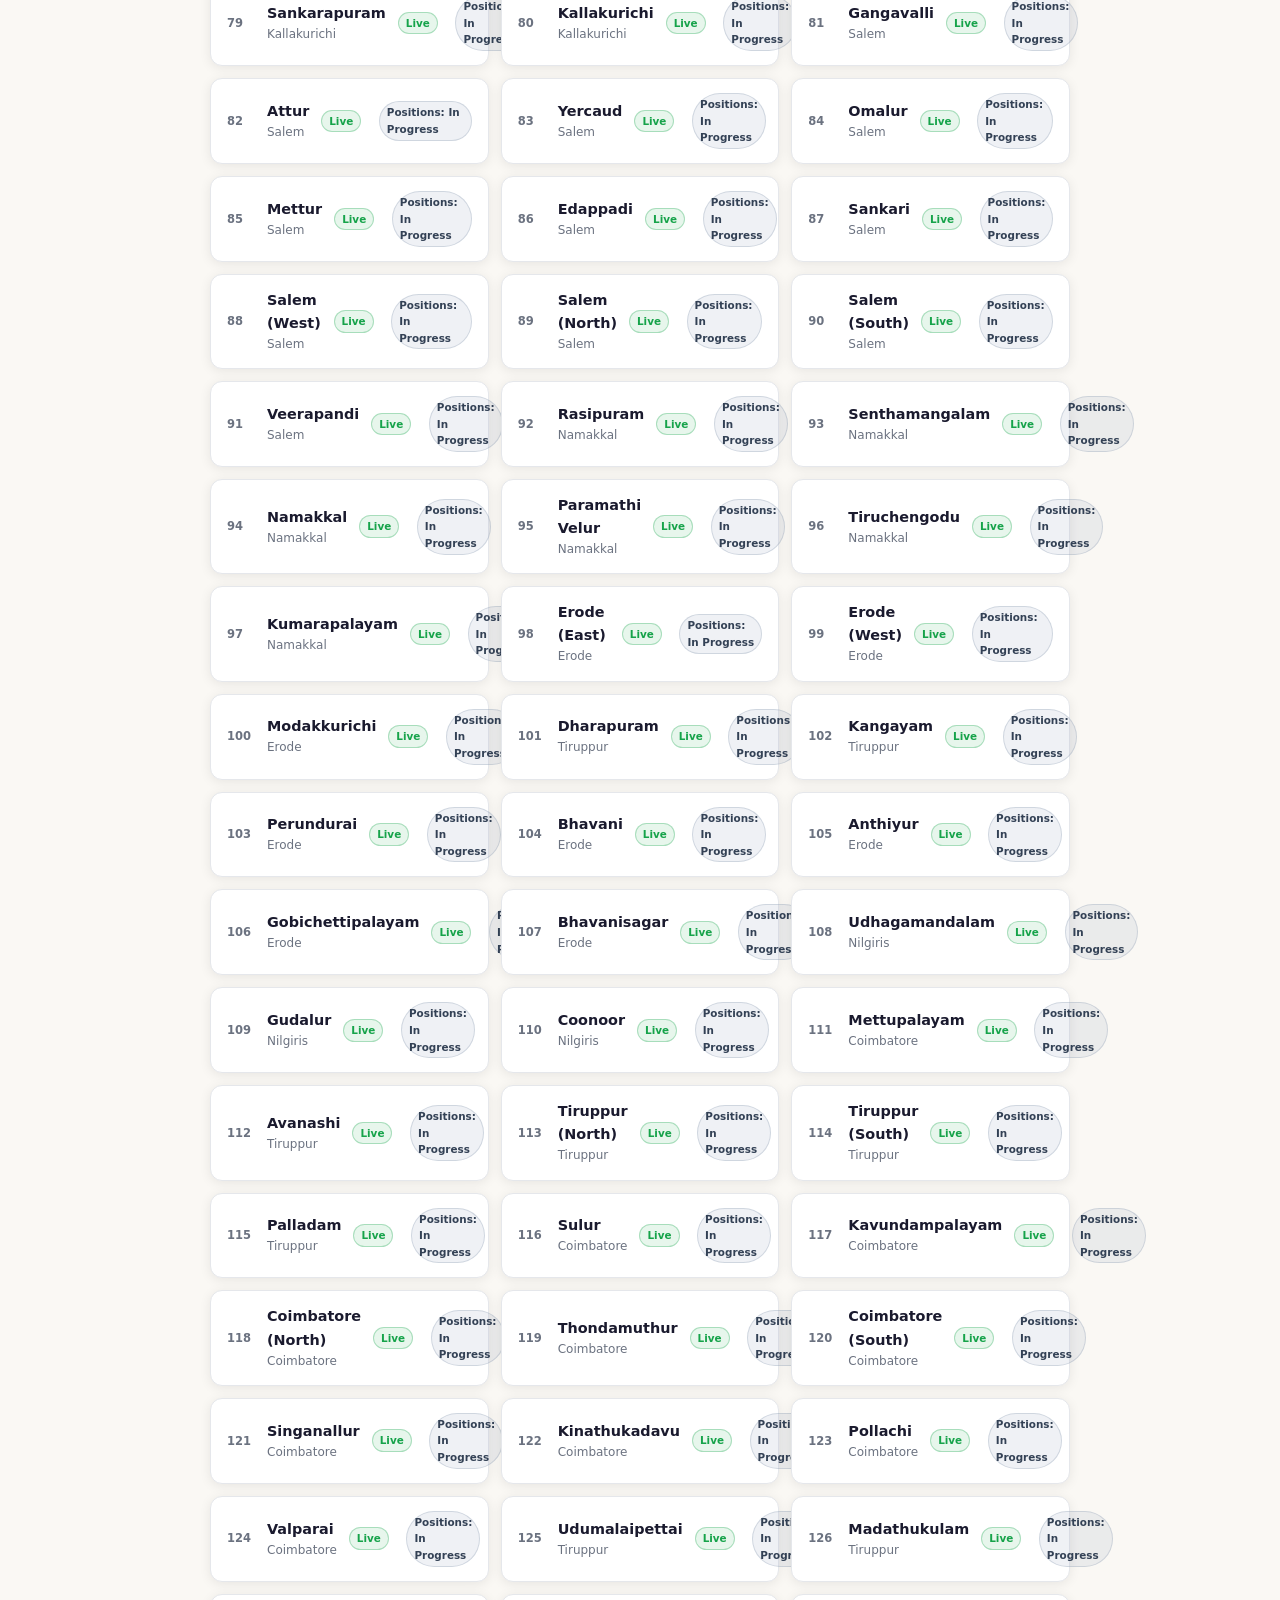
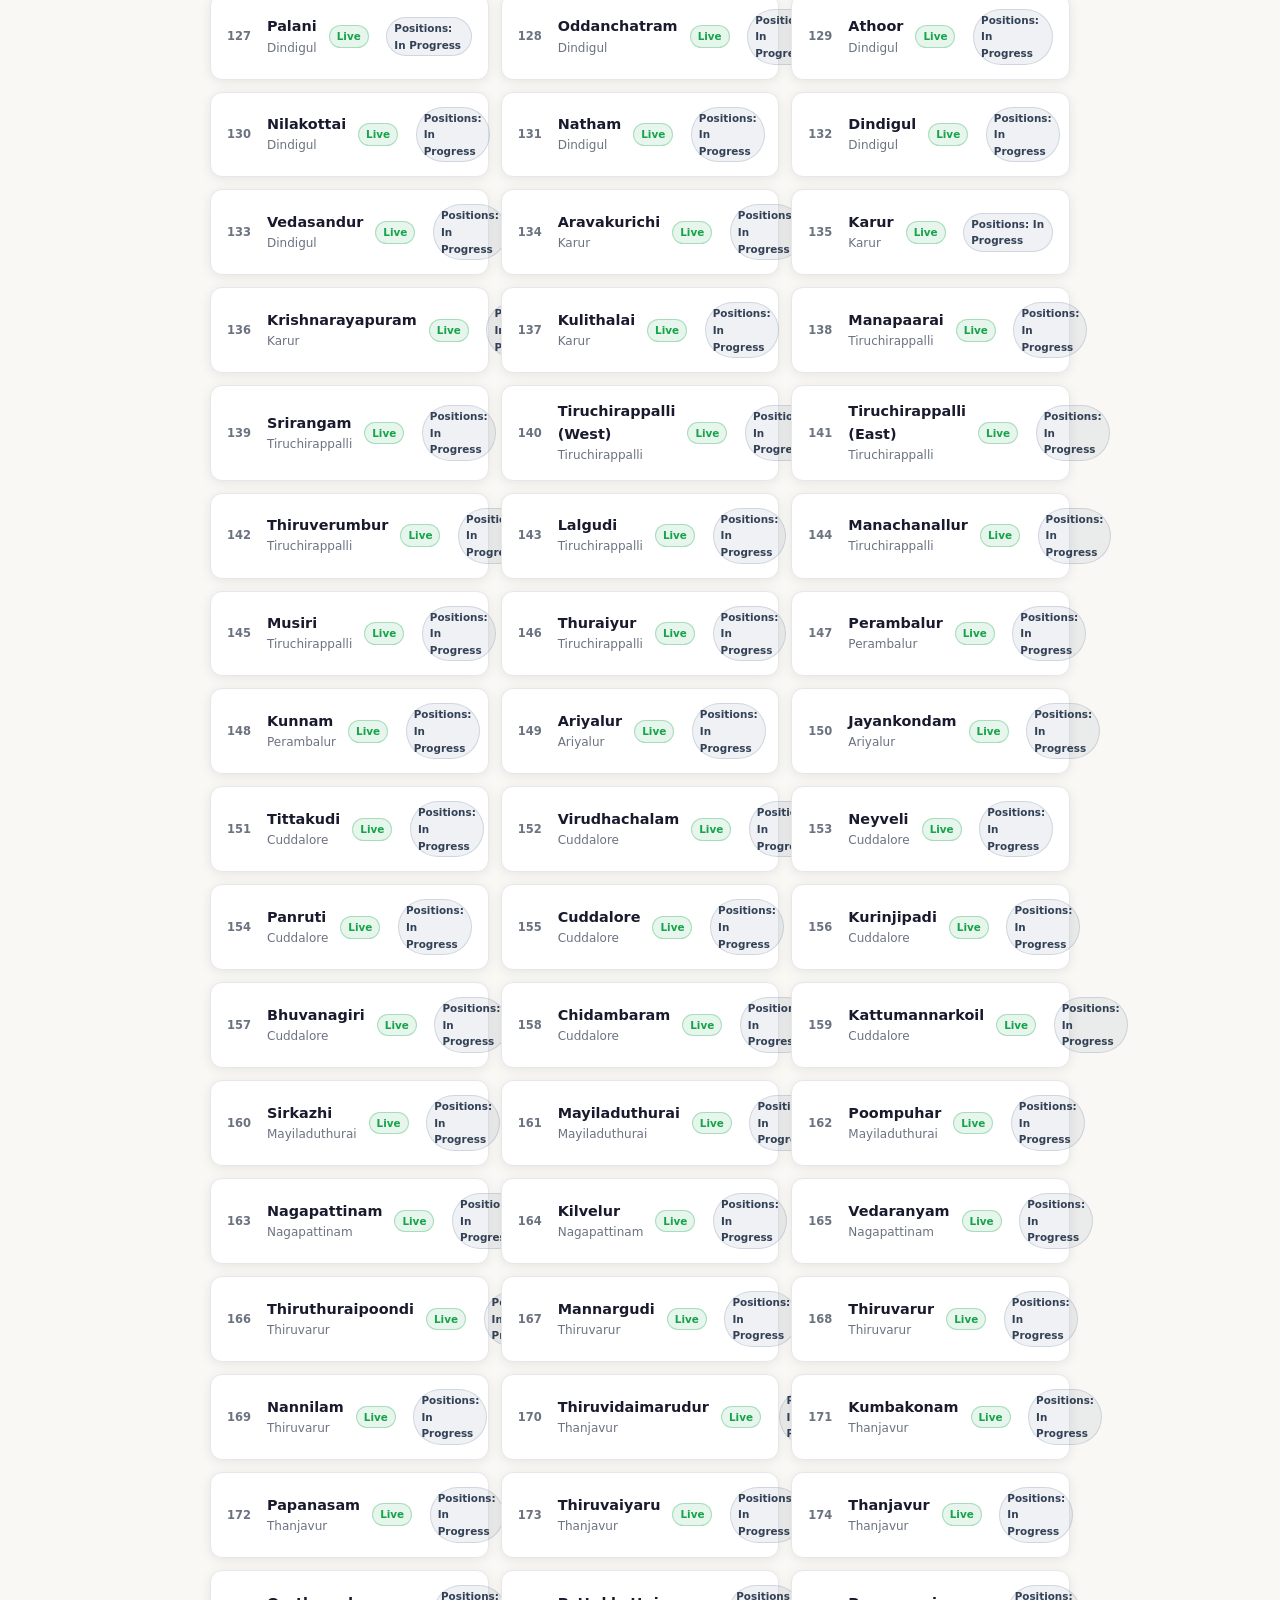
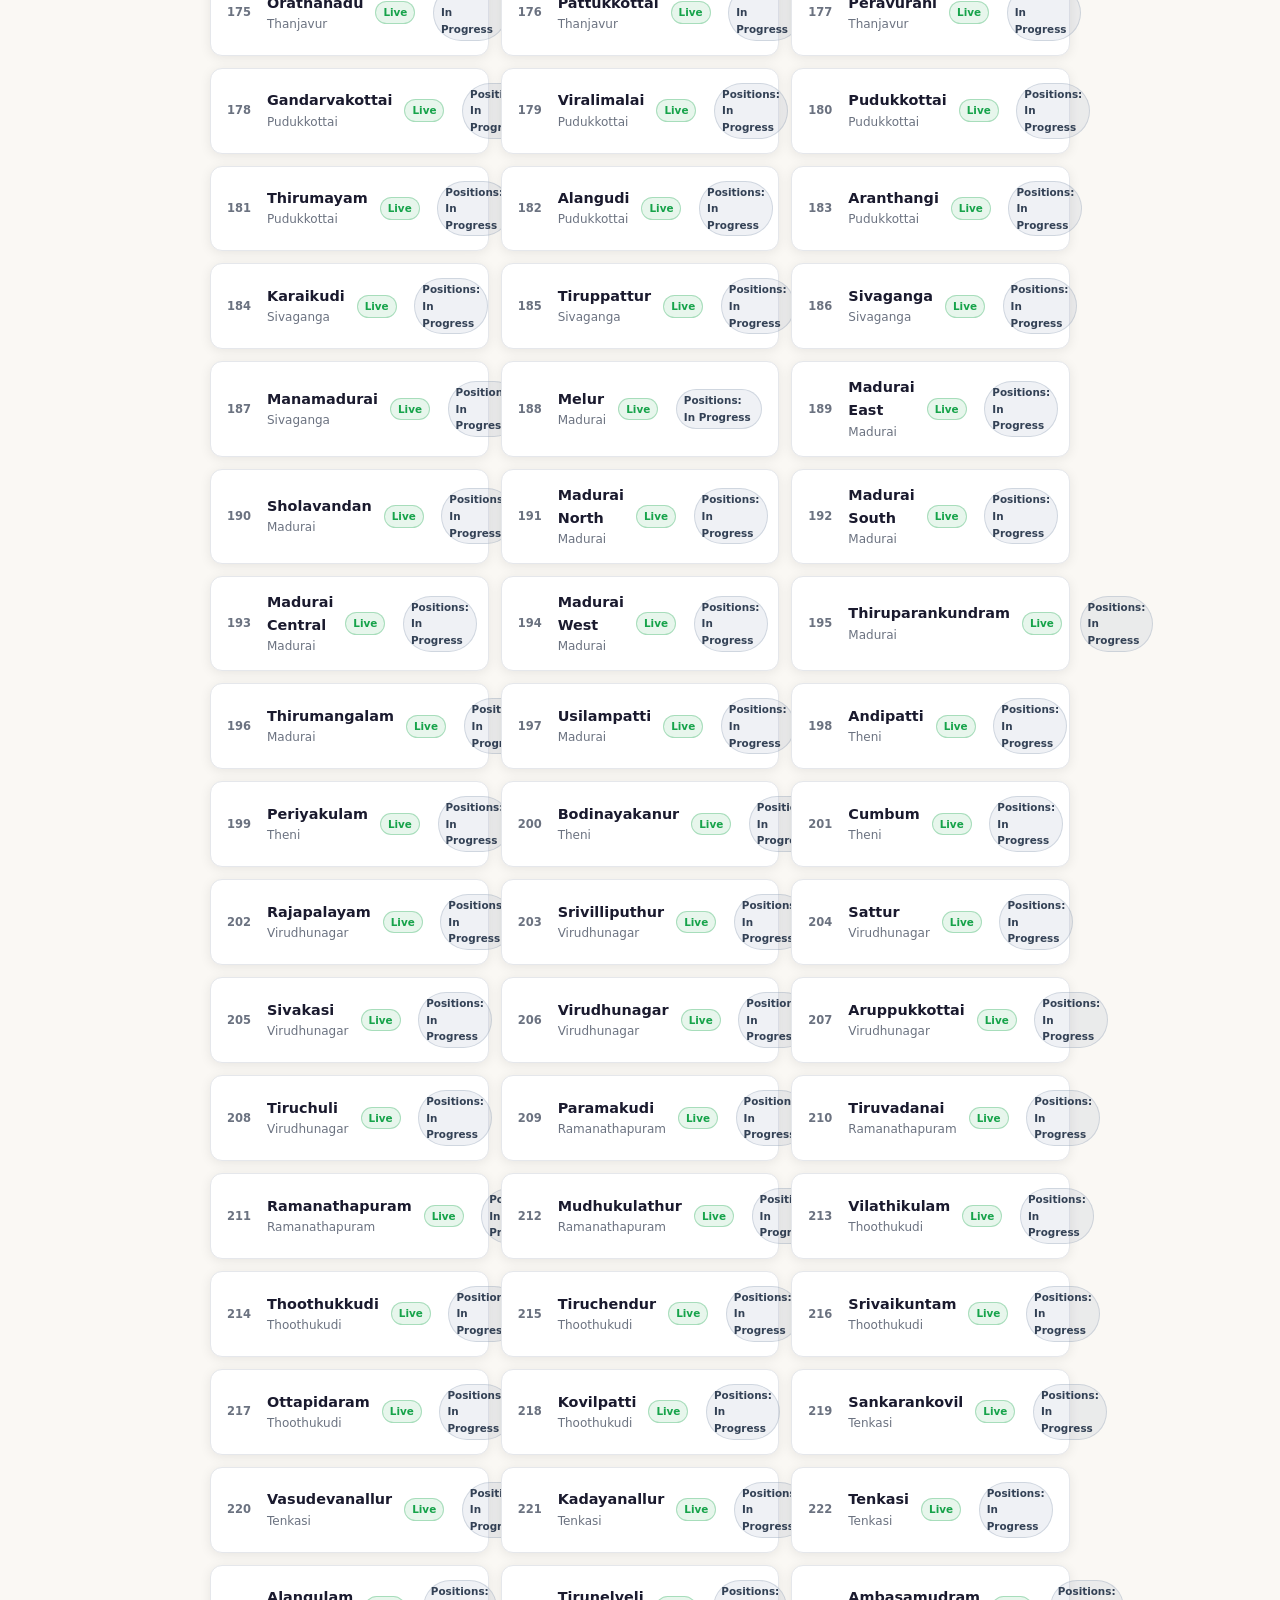
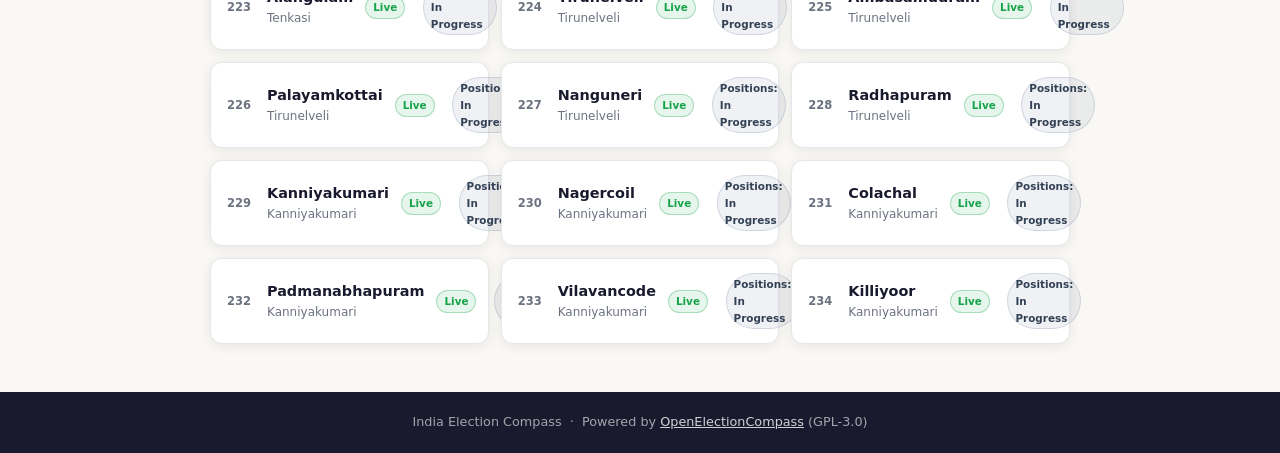
==== commit da3c797b: "Reconcile TN candidates and update constituency compass links" ====
--- a/elections/tn/constituencies/index.html
+++ b/elections/tn/constituencies/index.html
@@ -31,6 +31,7 @@
     .const-info .const-district { font-size:.75rem; color:var(--muted); }
     .const-badge-live { font-size:.65rem; font-weight:700; color:var(--live); background:rgba(22,163,74,.1); padding:2px 7px; border-radius:999px; border:1px solid rgba(22,163,74,.3); }
     .const-badge-soon { font-size:.65rem; font-weight:700; color:var(--soon); background:rgba(217,119,6,.1); padding:2px 7px; border-radius:999px; border:1px solid rgba(217,119,6,.3); }
+    .const-badge-pending { font-size:.65rem; font-weight:700; color:#334155; background:rgba(148,163,184,.15); padding:2px 7px; border-radius:999px; border:1px solid rgba(148,163,184,.35); margin-left:.35rem; }
     .note-box { background:#eff6ff; border:1px solid #bfdbfe; border-radius:var(--radius); padding:1rem; font-size:.85rem; color:#1e40af; margin-bottom:1.5rem; }
     .tool-row { display:flex; gap:.6rem; flex-wrap:wrap; margin-bottom:1rem; }
     .tool-input {
@@ -72,8 +73,8 @@
     </section>
 
     <div class="note-box">
-      <strong>Statewide index enabled.</strong> All 234 Tamil Nadu Assembly constituencies are loaded with
-      constituency names and districts from the generated master dataset.
+      <strong>All constituencies are live.</strong> All 234 Tamil Nadu Assembly constituencies are now enabled
+      with constituency-level compass links. Candidate-specific issue positions can be refined incrementally.
     </div>
 
     <!-- Filters and tools (JS powered) -->
@@ -86,6 +87,9 @@
     <div class="tool-row">
       <input id="search-input" class="tool-input" type="text" placeholder="Search by name or constituency number..." />
       <input id="jump-input" class="tool-input" type="number" min="1" max="234" placeholder="Jump to number (1-234)" />
+      <select id="district-filter" class="tool-input" aria-label="Filter by district">
+        <option value="all">All districts</option>
+      </select>
     </div>
 
     <div class="result-meta" id="result-meta">Loading constituencies...</div>
@@ -108,8 +112,38 @@
       var grid = document.getElementById('const-grid');
       var searchInput = document.getElementById('search-input');
       var jumpInput = document.getElementById('jump-input');
+      var districtFilter = document.getElementById('district-filter');
       var meta = document.getElementById('result-meta');
       var activeStatus = 'all';
+      var activeDistrict = 'all';
+
+      function escapeHtml (value) {
+        return String(value == null ? '' : value)
+          .replace(/&/g, '&amp;')
+          .replace(/</g, '&lt;')
+          .replace(/>/g, '&gt;')
+          .replace(/"/g, '&quot;')
+          .replace(/'/g, '&#39;');
+      }
+
+      function populateFilters () {
+        var districts = [];
+        var districtSeen = {};
+
+        list.forEach(function (item) {
+          var district = String(item.district || '').trim();
+          if (district && !districtSeen[district]) {
+            districtSeen[district] = true;
+            districts.push(district);
+          }
+        });
+
+        districts.sort(function (a, b) { return a.localeCompare(b); });
+
+        districtFilter.innerHTML = '<option value="all">All districts</option>' + districts.map(function (d) {
+          return '<option value="' + escapeHtml(d) + '">' + escapeHtml(d) + '</option>';
+        }).join('');
+      }
 
       function cardHtml (item) {
         var core =
@@ -120,7 +154,8 @@
           '</div>' +
           (item.status === 'live'
             ? '<span class="const-badge-live" style="margin-left:auto">Live</span>'
-            : '<span class="const-badge-soon" style="margin-left:auto">Soon</span>');
+            : '<span class="const-badge-soon" style="margin-left:auto">Soon</span>') +
+          '<span class="const-badge-pending">Positions: In Progress</span>';
 
         if (item.status === 'live') {
           return '<a class="const-card const-card--live" data-no="' + item.no + '" data-status="live" href="' + item.href + '">' + core + '</a>';
@@ -132,8 +167,9 @@
         var q = (searchInput.value || '').toLowerCase().trim();
         var filtered = list.filter(function (item) {
           var statusOk = activeStatus === 'all' || item.status === activeStatus;
+          var districtOk = activeDistrict === 'all' || item.district === activeDistrict;
           var textOk = !q || String(item.no).indexOf(q) >= 0 || item.name.toLowerCase().indexOf(q) >= 0 || item.district.toLowerCase().indexOf(q) >= 0;
-          return statusOk && textOk;
+          return statusOk && districtOk && textOk;
         });
 
         grid.innerHTML = filtered.map(cardHtml).join('');
@@ -150,6 +186,10 @@
       });
 
       searchInput.addEventListener('input', render);
+      districtFilter.addEventListener('change', function () {
+        activeDistrict = districtFilter.value || 'all';
+        render();
+      });
       jumpInput.addEventListener('change', function () {
         var n = parseInt(jumpInput.value, 10);
         if (isNaN(n) || n < 1 || n > 234) return;
@@ -171,10 +211,11 @@
               no: row.no,
               name: row.name,
               district: row.district,
-              status: 'live',
+              status: row.live ? 'live' : 'soon',
               href: '../../../compass.html?config=elections/tn/constituencies/' + row.slug + '/config.json'
             };
           });
+          populateFilters();
           render();
         })
         .catch(function () {
